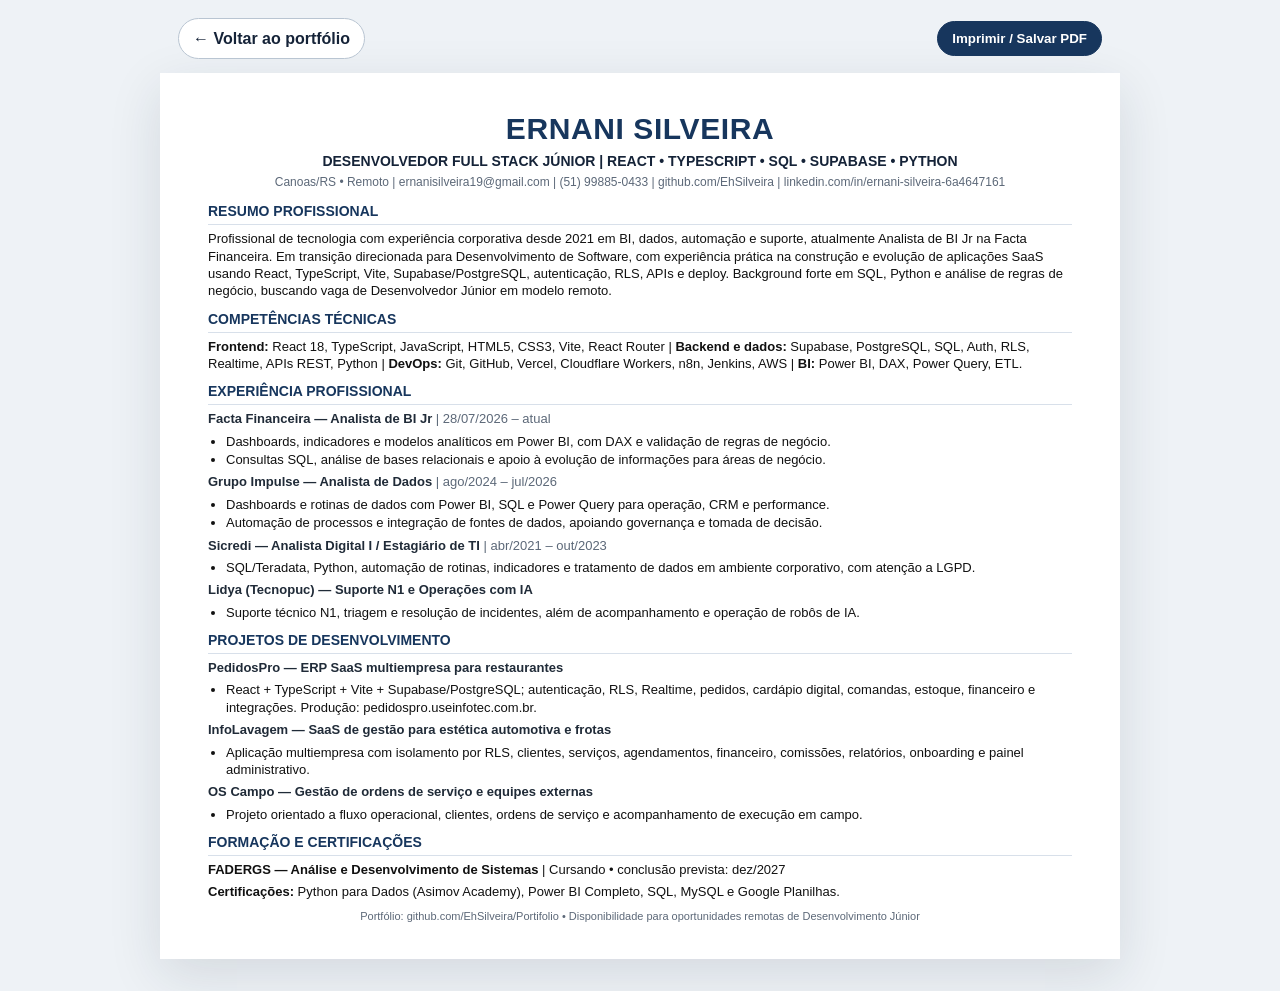
==== curriculo.html @ 5ded7cf3 "feat: adiciona currículo web" ====
<!doctype html>
<html lang="pt-BR">
<head>
  <meta charset="utf-8" />
  <meta name="viewport" content="width=device-width, initial-scale=1" />
  <meta name="description" content="Currículo de Ernani Silveira para oportunidades de Desenvolvedor Full Stack Júnior." />
  <title>Currículo | Ernani Silveira</title>
  <style>
    :root { --ink:#152338; --muted:#5c6878; --accent:#17365d; --line:#d8e0ea; }
    * { box-sizing:border-box; }
    body { margin:0; background:#eef2f6; font-family:Arial, Helvetica, sans-serif; color:#111; line-height:1.34; }
    .toolbar { max-width:960px; margin:18px auto 0; display:flex; justify-content:space-between; gap:12px; align-items:center; padding:0 18px; }
    .toolbar a, .toolbar button { border:1px solid #b9c5d2; background:white; color:var(--ink); border-radius:999px; padding:9px 14px; font-weight:700; cursor:pointer; text-decoration:none; }
    .toolbar button { background:#17365d; color:white; border-color:#17365d; }
    .page { width:min(960px, calc(100% - 28px)); margin:14px auto 32px; background:white; padding:36px 48px 30px; box-shadow:0 16px 50px rgba(24,39,56,.12); }
    h1 { color:var(--accent); font-size:30px; letter-spacing:.02em; margin:0 0 2px; text-align:center; }
    .headline { text-align:center; font-weight:800; color:var(--ink); font-size:14px; margin-bottom:4px; }
    .contact { text-align:center; color:var(--muted); font-size:12px; margin-bottom:12px; }
    h2 { color:var(--accent); font-size:14px; margin:10px 0 5px; padding-bottom:3px; border-bottom:1px solid var(--line); }
    p { margin:0 0 5px; font-size:13px; }
    .role { margin-top:5px; font-weight:800; color:#202b38; }
    .date { color:var(--muted); font-weight:400; }
    ul { margin:3px 0 5px 18px; padding:0; }
    li { margin:1px 0; font-size:13px; }
    .skills strong { color:#111; }
    .footer-note { text-align:center; color:var(--muted); font-size:11px; margin-top:8px; }
    @media print {
      @page { size:A4; margin:10mm 12mm; }
      body { background:white; }
      .toolbar { display:none; }
      .page { width:auto; margin:0; padding:0; box-shadow:none; }
      a { color:inherit; text-decoration:none; }
    }
    @media (max-width:650px) { .page { padding:26px 22px; } .toolbar { align-items:stretch; flex-direction:column; } }
  </style>
</head>
<body>
  <div class="toolbar">
    <a href="index.html">← Voltar ao portfólio</a>
    <button type="button" onclick="window.print()">Imprimir / Salvar PDF</button>
  </div>
  <main class="page">
    <h1>ERNANI SILVEIRA</h1>
    <div class="headline">DESENVOLVEDOR FULL STACK JÚNIOR | REACT • TYPESCRIPT • SQL • SUPABASE • PYTHON</div>
    <div class="contact">Canoas/RS • Remoto | ernanisilveira19@gmail.com | (51) 99885-0433 | github.com/EhSilveira | linkedin.com/in/ernani-silveira-6a4647161</div>

    <h2>RESUMO PROFISSIONAL</h2>
    <p>Profissional de tecnologia com experiência corporativa desde 2021 em BI, dados, automação e suporte, atualmente Analista de BI Jr na Facta Financeira. Em transição direcionada para Desenvolvimento de Software, com experiência prática na construção e evolução de aplicações SaaS usando React, TypeScript, Vite, Supabase/PostgreSQL, autenticação, RLS, APIs e deploy. Background forte em SQL, Python e análise de regras de negócio, buscando vaga de Desenvolvedor Júnior em modelo remoto.</p>

    <h2>COMPETÊNCIAS TÉCNICAS</h2>
    <p class="skills"><strong>Frontend:</strong> React 18, TypeScript, JavaScript, HTML5, CSS3, Vite, React Router | <strong>Backend e dados:</strong> Supabase, PostgreSQL, SQL, Auth, RLS, Realtime, APIs REST, Python | <strong>DevOps:</strong> Git, GitHub, Vercel, Cloudflare Workers, n8n, Jenkins, AWS | <strong>BI:</strong> Power BI, DAX, Power Query, ETL.</p>

    <h2>EXPERIÊNCIA PROFISSIONAL</h2>
    <p class="role">Facta Financeira — Analista de BI Jr <span class="date">| 28/07/2026 – atual</span></p>
    <ul><li>Dashboards, indicadores e modelos analíticos em Power BI, com DAX e validação de regras de negócio.</li><li>Consultas SQL, análise de bases relacionais e apoio à evolução de informações para áreas de negócio.</li></ul>
    <p class="role">Grupo Impulse — Analista de Dados <span class="date">| ago/2024 – jul/2026</span></p>
    <ul><li>Dashboards e rotinas de dados com Power BI, SQL e Power Query para operação, CRM e performance.</li><li>Automação de processos e integração de fontes de dados, apoiando governança e tomada de decisão.</li></ul>
    <p class="role">Sicredi — Analista Digital I / Estagiário de TI <span class="date">| abr/2021 – out/2023</span></p>
    <ul><li>SQL/Teradata, Python, automação de rotinas, indicadores e tratamento de dados em ambiente corporativo, com atenção a LGPD.</li></ul>
    <p class="role">Lidya (Tecnopuc) — Suporte N1 e Operações com IA</p>
    <ul><li>Suporte técnico N1, triagem e resolução de incidentes, além de acompanhamento e operação de robôs de IA.</li></ul>

    <h2>PROJETOS DE DESENVOLVIMENTO</h2>
    <p class="role">PedidosPro — ERP SaaS multiempresa para restaurantes</p>
    <ul><li>React + TypeScript + Vite + Supabase/PostgreSQL; autenticação, RLS, Realtime, pedidos, cardápio digital, comandas, estoque, financeiro e integrações. Produção: pedidospro.useinfotec.com.br.</li></ul>
    <p class="role">InfoLavagem — SaaS de gestão para estética automotiva e frotas</p>
    <ul><li>Aplicação multiempresa com isolamento por RLS, clientes, serviços, agendamentos, financeiro, comissões, relatórios, onboarding e painel administrativo.</li></ul>
    <p class="role">OS Campo — Gestão de ordens de serviço e equipes externas</p>
    <ul><li>Projeto orientado a fluxo operacional, clientes, ordens de serviço e acompanhamento de execução em campo.</li></ul>

    <h2>FORMAÇÃO E CERTIFICAÇÕES</h2>
    <p><strong>FADERGS — Análise e Desenvolvimento de Sistemas</strong> | Cursando • conclusão prevista: dez/2027</p>
    <p><strong>Certificações:</strong> Python para Dados (Asimov Academy), Power BI Completo, SQL, MySQL e Google Planilhas.</p>

    <p class="footer-note">Portfólio: github.com/EhSilveira/Portifolio • Disponibilidade para oportunidades remotas de Desenvolvimento Júnior</p>
  </main>
</body>
</html>
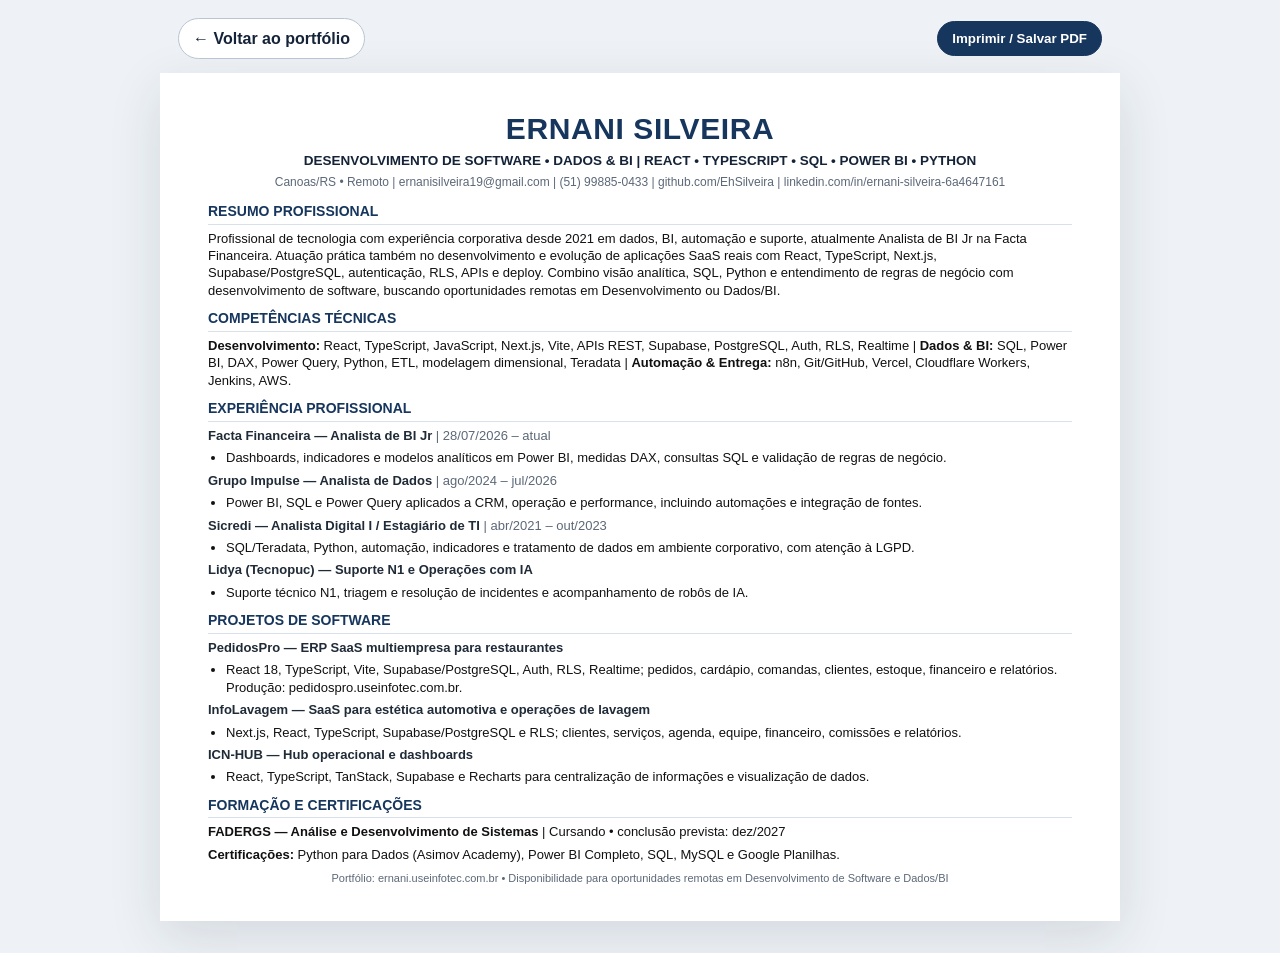
==== commit 5d95e53d: "feat: unifica currículo para desenvolvimento e dados" ====
--- a/curriculo.html
+++ b/curriculo.html
@@ -3,76 +3,47 @@
 <head>
   <meta charset="utf-8" />
   <meta name="viewport" content="width=device-width, initial-scale=1" />
-  <meta name="description" content="Currículo de Ernani Silveira para oportunidades de Desenvolvedor Full Stack Júnior." />
+  <meta name="description" content="Currículo de Ernani Silveira — Desenvolvimento de Software, Dados e Business Intelligence." />
   <title>Currículo | Ernani Silveira</title>
   <style>
-    :root { --ink:#152338; --muted:#5c6878; --accent:#17365d; --line:#d8e0ea; }
-    * { box-sizing:border-box; }
-    body { margin:0; background:#eef2f6; font-family:Arial, Helvetica, sans-serif; color:#111; line-height:1.34; }
-    .toolbar { max-width:960px; margin:18px auto 0; display:flex; justify-content:space-between; gap:12px; align-items:center; padding:0 18px; }
-    .toolbar a, .toolbar button { border:1px solid #b9c5d2; background:white; color:var(--ink); border-radius:999px; padding:9px 14px; font-weight:700; cursor:pointer; text-decoration:none; }
-    .toolbar button { background:#17365d; color:white; border-color:#17365d; }
-    .page { width:min(960px, calc(100% - 28px)); margin:14px auto 32px; background:white; padding:36px 48px 30px; box-shadow:0 16px 50px rgba(24,39,56,.12); }
-    h1 { color:var(--accent); font-size:30px; letter-spacing:.02em; margin:0 0 2px; text-align:center; }
-    .headline { text-align:center; font-weight:800; color:var(--ink); font-size:14px; margin-bottom:4px; }
-    .contact { text-align:center; color:var(--muted); font-size:12px; margin-bottom:12px; }
-    h2 { color:var(--accent); font-size:14px; margin:10px 0 5px; padding-bottom:3px; border-bottom:1px solid var(--line); }
-    p { margin:0 0 5px; font-size:13px; }
-    .role { margin-top:5px; font-weight:800; color:#202b38; }
-    .date { color:var(--muted); font-weight:400; }
-    ul { margin:3px 0 5px 18px; padding:0; }
-    li { margin:1px 0; font-size:13px; }
-    .skills strong { color:#111; }
-    .footer-note { text-align:center; color:var(--muted); font-size:11px; margin-top:8px; }
-    @media print {
-      @page { size:A4; margin:10mm 12mm; }
-      body { background:white; }
-      .toolbar { display:none; }
-      .page { width:auto; margin:0; padding:0; box-shadow:none; }
-      a { color:inherit; text-decoration:none; }
-    }
-    @media (max-width:650px) { .page { padding:26px 22px; } .toolbar { align-items:stretch; flex-direction:column; } }
+    :root{--ink:#152338;--muted:#5c6878;--accent:#17365d;--line:#d8e0ea}*{box-sizing:border-box}body{margin:0;background:#eef2f6;font-family:Arial,Helvetica,sans-serif;color:#111;line-height:1.34}.toolbar{max-width:960px;margin:18px auto 0;display:flex;justify-content:space-between;gap:12px;align-items:center;padding:0 18px}.toolbar a,.toolbar button{border:1px solid #b9c5d2;background:white;color:var(--ink);border-radius:999px;padding:9px 14px;font-weight:700;cursor:pointer;text-decoration:none}.toolbar button{background:#17365d;color:white;border-color:#17365d}.page{width:min(960px,calc(100% - 28px));margin:14px auto 32px;background:white;padding:36px 48px 30px;box-shadow:0 16px 50px rgba(24,39,56,.12)}h1{color:var(--accent);font-size:30px;letter-spacing:.02em;margin:0 0 2px;text-align:center}.headline{text-align:center;font-weight:800;color:var(--ink);font-size:13.5px;margin-bottom:4px}.contact{text-align:center;color:var(--muted);font-size:12px;margin-bottom:12px}h2{color:var(--accent);font-size:14px;margin:10px 0 5px;padding-bottom:3px;border-bottom:1px solid var(--line)}p{margin:0 0 5px;font-size:13px}.role{margin-top:5px;font-weight:800;color:#202b38}.date{color:var(--muted);font-weight:400}ul{margin:3px 0 5px 18px;padding:0}li{margin:1px 0;font-size:13px}.skills strong{color:#111}.footer-note{text-align:center;color:var(--muted);font-size:11px;margin-top:8px}@media print{@page{size:A4;margin:10mm 12mm}body{background:white}.toolbar{display:none}.page{width:auto;margin:0;padding:0;box-shadow:none}a{color:inherit;text-decoration:none}}@media(max-width:650px){.page{padding:26px 22px}.toolbar{align-items:stretch;flex-direction:column}}
   </style>
 </head>
 <body>
-  <div class="toolbar">
-    <a href="index.html">← Voltar ao portfólio</a>
-    <button type="button" onclick="window.print()">Imprimir / Salvar PDF</button>
-  </div>
-  <main class="page">
-    <h1>ERNANI SILVEIRA</h1>
-    <div class="headline">DESENVOLVEDOR FULL STACK JÚNIOR | REACT • TYPESCRIPT • SQL • SUPABASE • PYTHON</div>
-    <div class="contact">Canoas/RS • Remoto | ernanisilveira19@gmail.com | (51) 99885-0433 | github.com/EhSilveira | linkedin.com/in/ernani-silveira-6a4647161</div>
+<div class="toolbar"><a href="/">← Voltar ao portfólio</a><button type="button" onclick="window.print()">Imprimir / Salvar PDF</button></div>
+<main class="page">
+  <h1>ERNANI SILVEIRA</h1>
+  <div class="headline">DESENVOLVIMENTO DE SOFTWARE • DADOS & BI | REACT • TYPESCRIPT • SQL • POWER BI • PYTHON</div>
+  <div class="contact">Canoas/RS • Remoto | ernanisilveira19@gmail.com | (51) 99885-0433 | github.com/EhSilveira | linkedin.com/in/ernani-silveira-6a4647161</div>
 
-    <h2>RESUMO PROFISSIONAL</h2>
-    <p>Profissional de tecnologia com experiência corporativa desde 2021 em BI, dados, automação e suporte, atualmente Analista de BI Jr na Facta Financeira. Em transição direcionada para Desenvolvimento de Software, com experiência prática na construção e evolução de aplicações SaaS usando React, TypeScript, Vite, Supabase/PostgreSQL, autenticação, RLS, APIs e deploy. Background forte em SQL, Python e análise de regras de negócio, buscando vaga de Desenvolvedor Júnior em modelo remoto.</p>
+  <h2>RESUMO PROFISSIONAL</h2>
+  <p>Profissional de tecnologia com experiência corporativa desde 2021 em dados, BI, automação e suporte, atualmente Analista de BI Jr na Facta Financeira. Atuação prática também no desenvolvimento e evolução de aplicações SaaS reais com React, TypeScript, Next.js, Supabase/PostgreSQL, autenticação, RLS, APIs e deploy. Combino visão analítica, SQL, Python e entendimento de regras de negócio com desenvolvimento de software, buscando oportunidades remotas em Desenvolvimento ou Dados/BI.</p>
 
-    <h2>COMPETÊNCIAS TÉCNICAS</h2>
-    <p class="skills"><strong>Frontend:</strong> React 18, TypeScript, JavaScript, HTML5, CSS3, Vite, React Router | <strong>Backend e dados:</strong> Supabase, PostgreSQL, SQL, Auth, RLS, Realtime, APIs REST, Python | <strong>DevOps:</strong> Git, GitHub, Vercel, Cloudflare Workers, n8n, Jenkins, AWS | <strong>BI:</strong> Power BI, DAX, Power Query, ETL.</p>
+  <h2>COMPETÊNCIAS TÉCNICAS</h2>
+  <p class="skills"><strong>Desenvolvimento:</strong> React, TypeScript, JavaScript, Next.js, Vite, APIs REST, Supabase, PostgreSQL, Auth, RLS, Realtime | <strong>Dados & BI:</strong> SQL, Power BI, DAX, Power Query, Python, ETL, modelagem dimensional, Teradata | <strong>Automação & Entrega:</strong> n8n, Git/GitHub, Vercel, Cloudflare Workers, Jenkins, AWS.</p>
 
-    <h2>EXPERIÊNCIA PROFISSIONAL</h2>
-    <p class="role">Facta Financeira — Analista de BI Jr <span class="date">| 28/07/2026 – atual</span></p>
-    <ul><li>Dashboards, indicadores e modelos analíticos em Power BI, com DAX e validação de regras de negócio.</li><li>Consultas SQL, análise de bases relacionais e apoio à evolução de informações para áreas de negócio.</li></ul>
-    <p class="role">Grupo Impulse — Analista de Dados <span class="date">| ago/2024 – jul/2026</span></p>
-    <ul><li>Dashboards e rotinas de dados com Power BI, SQL e Power Query para operação, CRM e performance.</li><li>Automação de processos e integração de fontes de dados, apoiando governança e tomada de decisão.</li></ul>
-    <p class="role">Sicredi — Analista Digital I / Estagiário de TI <span class="date">| abr/2021 – out/2023</span></p>
-    <ul><li>SQL/Teradata, Python, automação de rotinas, indicadores e tratamento de dados em ambiente corporativo, com atenção a LGPD.</li></ul>
-    <p class="role">Lidya (Tecnopuc) — Suporte N1 e Operações com IA</p>
-    <ul><li>Suporte técnico N1, triagem e resolução de incidentes, além de acompanhamento e operação de robôs de IA.</li></ul>
+  <h2>EXPERIÊNCIA PROFISSIONAL</h2>
+  <p class="role">Facta Financeira — Analista de BI Jr <span class="date">| 28/07/2026 – atual</span></p>
+  <ul><li>Dashboards, indicadores e modelos analíticos em Power BI, medidas DAX, consultas SQL e validação de regras de negócio.</li></ul>
+  <p class="role">Grupo Impulse — Analista de Dados <span class="date">| ago/2024 – jul/2026</span></p>
+  <ul><li>Power BI, SQL e Power Query aplicados a CRM, operação e performance, incluindo automações e integração de fontes.</li></ul>
+  <p class="role">Sicredi — Analista Digital I / Estagiário de TI <span class="date">| abr/2021 – out/2023</span></p>
+  <ul><li>SQL/Teradata, Python, automação, indicadores e tratamento de dados em ambiente corporativo, com atenção à LGPD.</li></ul>
+  <p class="role">Lidya (Tecnopuc) — Suporte N1 e Operações com IA</p>
+  <ul><li>Suporte técnico N1, triagem e resolução de incidentes e acompanhamento de robôs de IA.</li></ul>
 
-    <h2>PROJETOS DE DESENVOLVIMENTO</h2>
-    <p class="role">PedidosPro — ERP SaaS multiempresa para restaurantes</p>
-    <ul><li>React + TypeScript + Vite + Supabase/PostgreSQL; autenticação, RLS, Realtime, pedidos, cardápio digital, comandas, estoque, financeiro e integrações. Produção: pedidospro.useinfotec.com.br.</li></ul>
-    <p class="role">InfoLavagem — SaaS de gestão para estética automotiva e frotas</p>
-    <ul><li>Aplicação multiempresa com isolamento por RLS, clientes, serviços, agendamentos, financeiro, comissões, relatórios, onboarding e painel administrativo.</li></ul>
-    <p class="role">OS Campo — Gestão de ordens de serviço e equipes externas</p>
-    <ul><li>Projeto orientado a fluxo operacional, clientes, ordens de serviço e acompanhamento de execução em campo.</li></ul>
+  <h2>PROJETOS DE SOFTWARE</h2>
+  <p class="role">PedidosPro — ERP SaaS multiempresa para restaurantes</p>
+  <ul><li>React 18, TypeScript, Vite, Supabase/PostgreSQL, Auth, RLS, Realtime; pedidos, cardápio, comandas, clientes, estoque, financeiro e relatórios. Produção: pedidospro.useinfotec.com.br.</li></ul>
+  <p class="role">InfoLavagem — SaaS para estética automotiva e operações de lavagem</p>
+  <ul><li>Next.js, React, TypeScript, Supabase/PostgreSQL e RLS; clientes, serviços, agenda, equipe, financeiro, comissões e relatórios.</li></ul>
+  <p class="role">ICN-HUB — Hub operacional e dashboards</p>
+  <ul><li>React, TypeScript, TanStack, Supabase e Recharts para centralização de informações e visualização de dados.</li></ul>
 
-    <h2>FORMAÇÃO E CERTIFICAÇÕES</h2>
-    <p><strong>FADERGS — Análise e Desenvolvimento de Sistemas</strong> | Cursando • conclusão prevista: dez/2027</p>
-    <p><strong>Certificações:</strong> Python para Dados (Asimov Academy), Power BI Completo, SQL, MySQL e Google Planilhas.</p>
-
-    <p class="footer-note">Portfólio: github.com/EhSilveira/Portifolio • Disponibilidade para oportunidades remotas de Desenvolvimento Júnior</p>
-  </main>
+  <h2>FORMAÇÃO E CERTIFICAÇÕES</h2>
+  <p><strong>FADERGS — Análise e Desenvolvimento de Sistemas</strong> | Cursando • conclusão prevista: dez/2027</p>
+  <p><strong>Certificações:</strong> Python para Dados (Asimov Academy), Power BI Completo, SQL, MySQL e Google Planilhas.</p>
+  <p class="footer-note">Portfólio: ernani.useinfotec.com.br • Disponibilidade para oportunidades remotas em Desenvolvimento de Software e Dados/BI</p>
+</main>
 </body>
 </html>
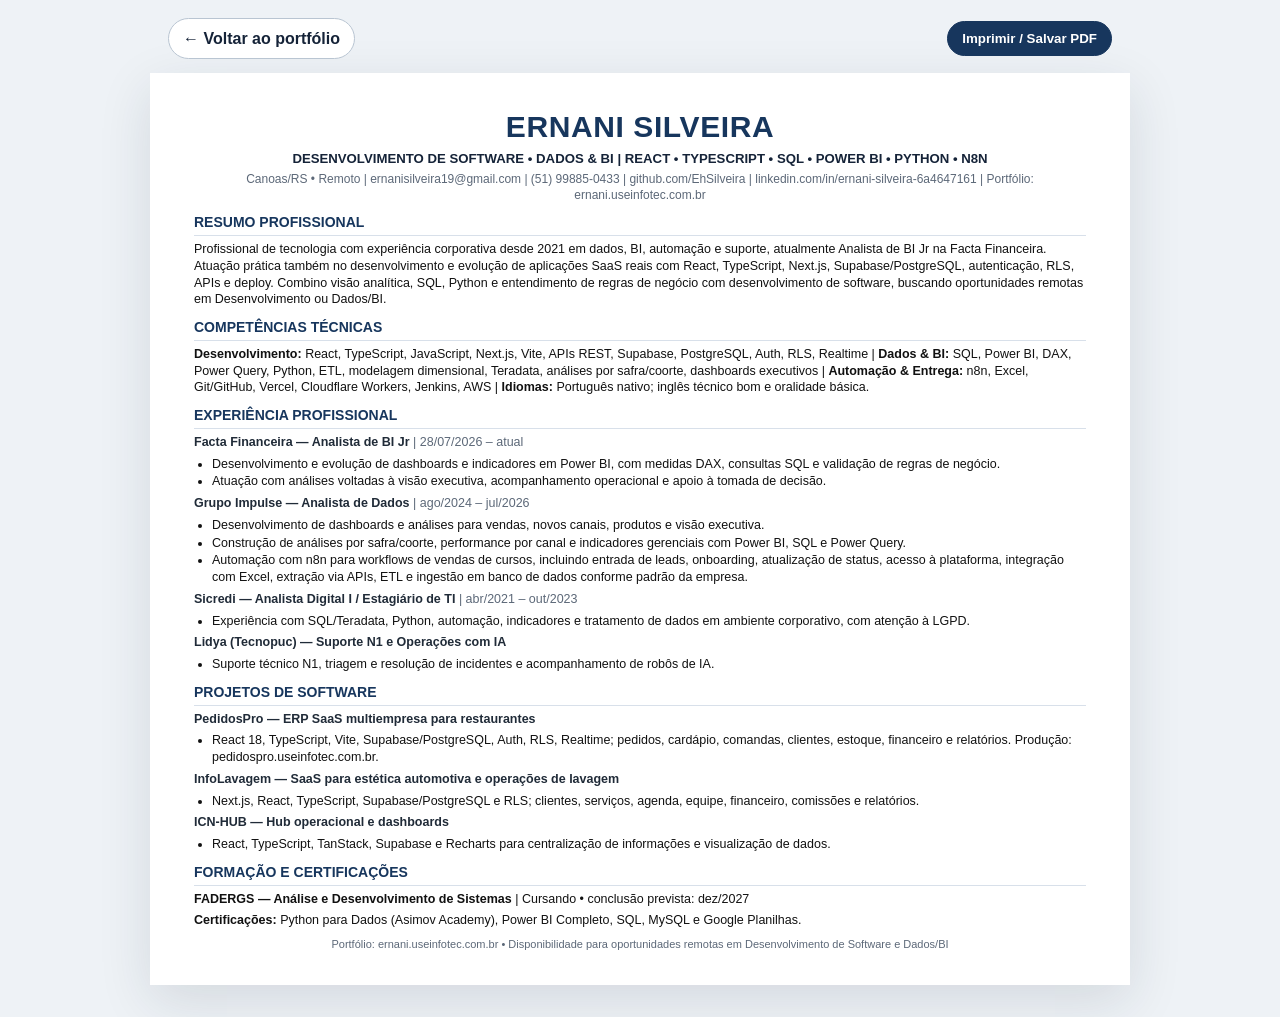
==== commit 6a34d154: "feat: atualiza currículo online com BI n8n inglês e portfólio" ====
--- a/curriculo.html
+++ b/curriculo.html
@@ -1,49 +1,16 @@
-<!doctype html>
-<html lang="pt-BR">
-<head>
-  <meta charset="utf-8" />
-  <meta name="viewport" content="width=device-width, initial-scale=1" />
-  <meta name="description" content="Currículo de Ernani Silveira — Desenvolvimento de Software, Dados e Business Intelligence." />
-  <title>Currículo | Ernani Silveira</title>
-  <style>
-    :root{--ink:#152338;--muted:#5c6878;--accent:#17365d;--line:#d8e0ea}*{box-sizing:border-box}body{margin:0;background:#eef2f6;font-family:Arial,Helvetica,sans-serif;color:#111;line-height:1.34}.toolbar{max-width:960px;margin:18px auto 0;display:flex;justify-content:space-between;gap:12px;align-items:center;padding:0 18px}.toolbar a,.toolbar button{border:1px solid #b9c5d2;background:white;color:var(--ink);border-radius:999px;padding:9px 14px;font-weight:700;cursor:pointer;text-decoration:none}.toolbar button{background:#17365d;color:white;border-color:#17365d}.page{width:min(960px,calc(100% - 28px));margin:14px auto 32px;background:white;padding:36px 48px 30px;box-shadow:0 16px 50px rgba(24,39,56,.12)}h1{color:var(--accent);font-size:30px;letter-spacing:.02em;margin:0 0 2px;text-align:center}.headline{text-align:center;font-weight:800;color:var(--ink);font-size:13.5px;margin-bottom:4px}.contact{text-align:center;color:var(--muted);font-size:12px;margin-bottom:12px}h2{color:var(--accent);font-size:14px;margin:10px 0 5px;padding-bottom:3px;border-bottom:1px solid var(--line)}p{margin:0 0 5px;font-size:13px}.role{margin-top:5px;font-weight:800;color:#202b38}.date{color:var(--muted);font-weight:400}ul{margin:3px 0 5px 18px;padding:0}li{margin:1px 0;font-size:13px}.skills strong{color:#111}.footer-note{text-align:center;color:var(--muted);font-size:11px;margin-top:8px}@media print{@page{size:A4;margin:10mm 12mm}body{background:white}.toolbar{display:none}.page{width:auto;margin:0;padding:0;box-shadow:none}a{color:inherit;text-decoration:none}}@media(max-width:650px){.page{padding:26px 22px}.toolbar{align-items:stretch;flex-direction:column}}
-  </style>
-</head>
-<body>
-<div class="toolbar"><a href="/">← Voltar ao portfólio</a><button type="button" onclick="window.print()">Imprimir / Salvar PDF</button></div>
-<main class="page">
-  <h1>ERNANI SILVEIRA</h1>
-  <div class="headline">DESENVOLVIMENTO DE SOFTWARE • DADOS & BI | REACT • TYPESCRIPT • SQL • POWER BI • PYTHON</div>
-  <div class="contact">Canoas/RS • Remoto | ernanisilveira19@gmail.com | (51) 99885-0433 | github.com/EhSilveira | linkedin.com/in/ernani-silveira-6a4647161</div>
-
-  <h2>RESUMO PROFISSIONAL</h2>
-  <p>Profissional de tecnologia com experiência corporativa desde 2021 em dados, BI, automação e suporte, atualmente Analista de BI Jr na Facta Financeira. Atuação prática também no desenvolvimento e evolução de aplicações SaaS reais com React, TypeScript, Next.js, Supabase/PostgreSQL, autenticação, RLS, APIs e deploy. Combino visão analítica, SQL, Python e entendimento de regras de negócio com desenvolvimento de software, buscando oportunidades remotas em Desenvolvimento ou Dados/BI.</p>
-
-  <h2>COMPETÊNCIAS TÉCNICAS</h2>
-  <p class="skills"><strong>Desenvolvimento:</strong> React, TypeScript, JavaScript, Next.js, Vite, APIs REST, Supabase, PostgreSQL, Auth, RLS, Realtime | <strong>Dados & BI:</strong> SQL, Power BI, DAX, Power Query, Python, ETL, modelagem dimensional, Teradata | <strong>Automação & Entrega:</strong> n8n, Git/GitHub, Vercel, Cloudflare Workers, Jenkins, AWS.</p>
-
-  <h2>EXPERIÊNCIA PROFISSIONAL</h2>
-  <p class="role">Facta Financeira — Analista de BI Jr <span class="date">| 28/07/2026 – atual</span></p>
-  <ul><li>Dashboards, indicadores e modelos analíticos em Power BI, medidas DAX, consultas SQL e validação de regras de negócio.</li></ul>
-  <p class="role">Grupo Impulse — Analista de Dados <span class="date">| ago/2024 – jul/2026</span></p>
-  <ul><li>Power BI, SQL e Power Query aplicados a CRM, operação e performance, incluindo automações e integração de fontes.</li></ul>
-  <p class="role">Sicredi — Analista Digital I / Estagiário de TI <span class="date">| abr/2021 – out/2023</span></p>
-  <ul><li>SQL/Teradata, Python, automação, indicadores e tratamento de dados em ambiente corporativo, com atenção à LGPD.</li></ul>
-  <p class="role">Lidya (Tecnopuc) — Suporte N1 e Operações com IA</p>
-  <ul><li>Suporte técnico N1, triagem e resolução de incidentes e acompanhamento de robôs de IA.</li></ul>
-
-  <h2>PROJETOS DE SOFTWARE</h2>
-  <p class="role">PedidosPro — ERP SaaS multiempresa para restaurantes</p>
-  <ul><li>React 18, TypeScript, Vite, Supabase/PostgreSQL, Auth, RLS, Realtime; pedidos, cardápio, comandas, clientes, estoque, financeiro e relatórios. Produção: pedidospro.useinfotec.com.br.</li></ul>
-  <p class="role">InfoLavagem — SaaS para estética automotiva e operações de lavagem</p>
-  <ul><li>Next.js, React, TypeScript, Supabase/PostgreSQL e RLS; clientes, serviços, agenda, equipe, financeiro, comissões e relatórios.</li></ul>
-  <p class="role">ICN-HUB — Hub operacional e dashboards</p>
-  <ul><li>React, TypeScript, TanStack, Supabase e Recharts para centralização de informações e visualização de dados.</li></ul>
-
-  <h2>FORMAÇÃO E CERTIFICAÇÕES</h2>
-  <p><strong>FADERGS — Análise e Desenvolvimento de Sistemas</strong> | Cursando • conclusão prevista: dez/2027</p>
-  <p><strong>Certificações:</strong> Python para Dados (Asimov Academy), Power BI Completo, SQL, MySQL e Google Planilhas.</p>
-  <p class="footer-note">Portfólio: ernani.useinfotec.com.br • Disponibilidade para oportunidades remotas em Desenvolvimento de Software e Dados/BI</p>
-</main>
-</body>
-</html>
+<!doctype html><html lang="pt-BR"><head><meta charset="utf-8"/><meta name="viewport" content="width=device-width, initial-scale=1"/><meta name="description" content="Currículo de Ernani Silveira — Desenvolvimento de Software, Dados, BI e Automação."/><title>Currículo | Ernani Silveira</title><style>
+:root{--ink:#152338;--muted:#5c6878;--accent:#17365d;--line:#d8e0ea}*{box-sizing:border-box}body{margin:0;background:#eef2f6;font-family:Arial,Helvetica,sans-serif;color:#111;line-height:1.34}.toolbar{max-width:980px;margin:18px auto 0;display:flex;justify-content:space-between;gap:12px;align-items:center;padding:0 18px}.toolbar a,.toolbar button{border:1px solid #b9c5d2;background:white;color:var(--ink);border-radius:999px;padding:9px 14px;font-weight:700;cursor:pointer;text-decoration:none}.toolbar button{background:#17365d;color:white;border-color:#17365d}.page{width:min(980px,calc(100% - 28px));margin:14px auto 32px;background:white;padding:34px 44px 28px;box-shadow:0 16px 50px rgba(24,39,56,.12)}h1{color:var(--accent);font-size:30px;letter-spacing:.02em;margin:0 0 2px;text-align:center}.headline{text-align:center;font-weight:800;color:var(--ink);font-size:13.2px;margin-bottom:4px}.contact{text-align:center;color:var(--muted);font-size:12px;margin-bottom:10px}h2{color:var(--accent);font-size:14px;margin:10px 0 5px;padding-bottom:3px;border-bottom:1px solid var(--line)}p{margin:0 0 5px;font-size:12.5px}.role{margin-top:5px;font-weight:800;color:#202b38}.date{color:var(--muted);font-weight:400}ul{margin:3px 0 5px 18px;padding:0}li{margin:1px 0;font-size:12.5px}.skills strong{color:#111}.footer-note{text-align:center;color:var(--muted);font-size:11px;margin-top:8px}@media print{@page{size:A4;margin:10mm 12mm}body{background:white}.toolbar{display:none}.page{width:auto;margin:0;padding:0;box-shadow:none}a{color:inherit;text-decoration:none}}@media(max-width:650px){.page{padding:24px 20px}.toolbar{align-items:stretch;flex-direction:column}}</style></head><body>
+<div class="toolbar"><a href="index.html">← Voltar ao portfólio</a><button type="button" onclick="window.print()">Imprimir / Salvar PDF</button></div>
+<main class="page"><h1>ERNANI SILVEIRA</h1><div class="headline">DESENVOLVIMENTO DE SOFTWARE • DADOS & BI | REACT • TYPESCRIPT • SQL • POWER BI • PYTHON • N8N</div><div class="contact">Canoas/RS • Remoto | ernanisilveira19@gmail.com | (51) 99885-0433 | github.com/EhSilveira | linkedin.com/in/ernani-silveira-6a4647161 | Portfólio: ernani.useinfotec.com.br</div>
+<h2>RESUMO PROFISSIONAL</h2><p>Profissional de tecnologia com experiência corporativa desde 2021 em dados, BI, automação e suporte, atualmente Analista de BI Jr na Facta Financeira. Atuação prática também no desenvolvimento e evolução de aplicações SaaS reais com React, TypeScript, Next.js, Supabase/PostgreSQL, autenticação, RLS, APIs e deploy. Combino visão analítica, SQL, Python e entendimento de regras de negócio com desenvolvimento de software, buscando oportunidades remotas em Desenvolvimento ou Dados/BI.</p>
+<h2>COMPETÊNCIAS TÉCNICAS</h2><p class="skills"><strong>Desenvolvimento:</strong> React, TypeScript, JavaScript, Next.js, Vite, APIs REST, Supabase, PostgreSQL, Auth, RLS, Realtime | <strong>Dados & BI:</strong> SQL, Power BI, DAX, Power Query, Python, ETL, modelagem dimensional, Teradata, análises por safra/coorte, dashboards executivos | <strong>Automação & Entrega:</strong> n8n, Excel, Git/GitHub, Vercel, Cloudflare Workers, Jenkins, AWS | <strong>Idiomas:</strong> Português nativo; inglês técnico bom e oralidade básica.</p>
+<h2>EXPERIÊNCIA PROFISSIONAL</h2>
+<p class="role">Facta Financeira — Analista de BI Jr <span class="date">| 28/07/2026 – atual</span></p><ul><li>Desenvolvimento e evolução de dashboards e indicadores em Power BI, com medidas DAX, consultas SQL e validação de regras de negócio.</li><li>Atuação com análises voltadas à visão executiva, acompanhamento operacional e apoio à tomada de decisão.</li></ul>
+<p class="role">Grupo Impulse — Analista de Dados <span class="date">| ago/2024 – jul/2026</span></p><ul><li>Desenvolvimento de dashboards e análises para vendas, novos canais, produtos e visão executiva.</li><li>Construção de análises por safra/coorte, performance por canal e indicadores gerenciais com Power BI, SQL e Power Query.</li><li>Automação com n8n para workflows de vendas de cursos, incluindo entrada de leads, onboarding, atualização de status, acesso à plataforma, integração com Excel, extração via APIs, ETL e ingestão em banco de dados conforme padrão da empresa.</li></ul>
+<p class="role">Sicredi — Analista Digital I / Estagiário de TI <span class="date">| abr/2021 – out/2023</span></p><ul><li>Experiência com SQL/Teradata, Python, automação, indicadores e tratamento de dados em ambiente corporativo, com atenção à LGPD.</li></ul>
+<p class="role">Lidya (Tecnopuc) — Suporte N1 e Operações com IA</p><ul><li>Suporte técnico N1, triagem e resolução de incidentes e acompanhamento de robôs de IA.</li></ul>
+<h2>PROJETOS DE SOFTWARE</h2>
+<p class="role">PedidosPro — ERP SaaS multiempresa para restaurantes</p><ul><li>React 18, TypeScript, Vite, Supabase/PostgreSQL, Auth, RLS, Realtime; pedidos, cardápio, comandas, clientes, estoque, financeiro e relatórios. Produção: pedidospro.useinfotec.com.br.</li></ul>
+<p class="role">InfoLavagem — SaaS para estética automotiva e operações de lavagem</p><ul><li>Next.js, React, TypeScript, Supabase/PostgreSQL e RLS; clientes, serviços, agenda, equipe, financeiro, comissões e relatórios.</li></ul>
+<p class="role">ICN-HUB — Hub operacional e dashboards</p><ul><li>React, TypeScript, TanStack, Supabase e Recharts para centralização de informações e visualização de dados.</li></ul>
+<h2>FORMAÇÃO E CERTIFICAÇÕES</h2><p><strong>FADERGS — Análise e Desenvolvimento de Sistemas</strong> | Cursando • conclusão prevista: dez/2027</p><p><strong>Certificações:</strong> Python para Dados (Asimov Academy), Power BI Completo, SQL, MySQL e Google Planilhas.</p><p class="footer-note">Portfólio: ernani.useinfotec.com.br • Disponibilidade para oportunidades remotas em Desenvolvimento de Software e Dados/BI</p></main></body></html>
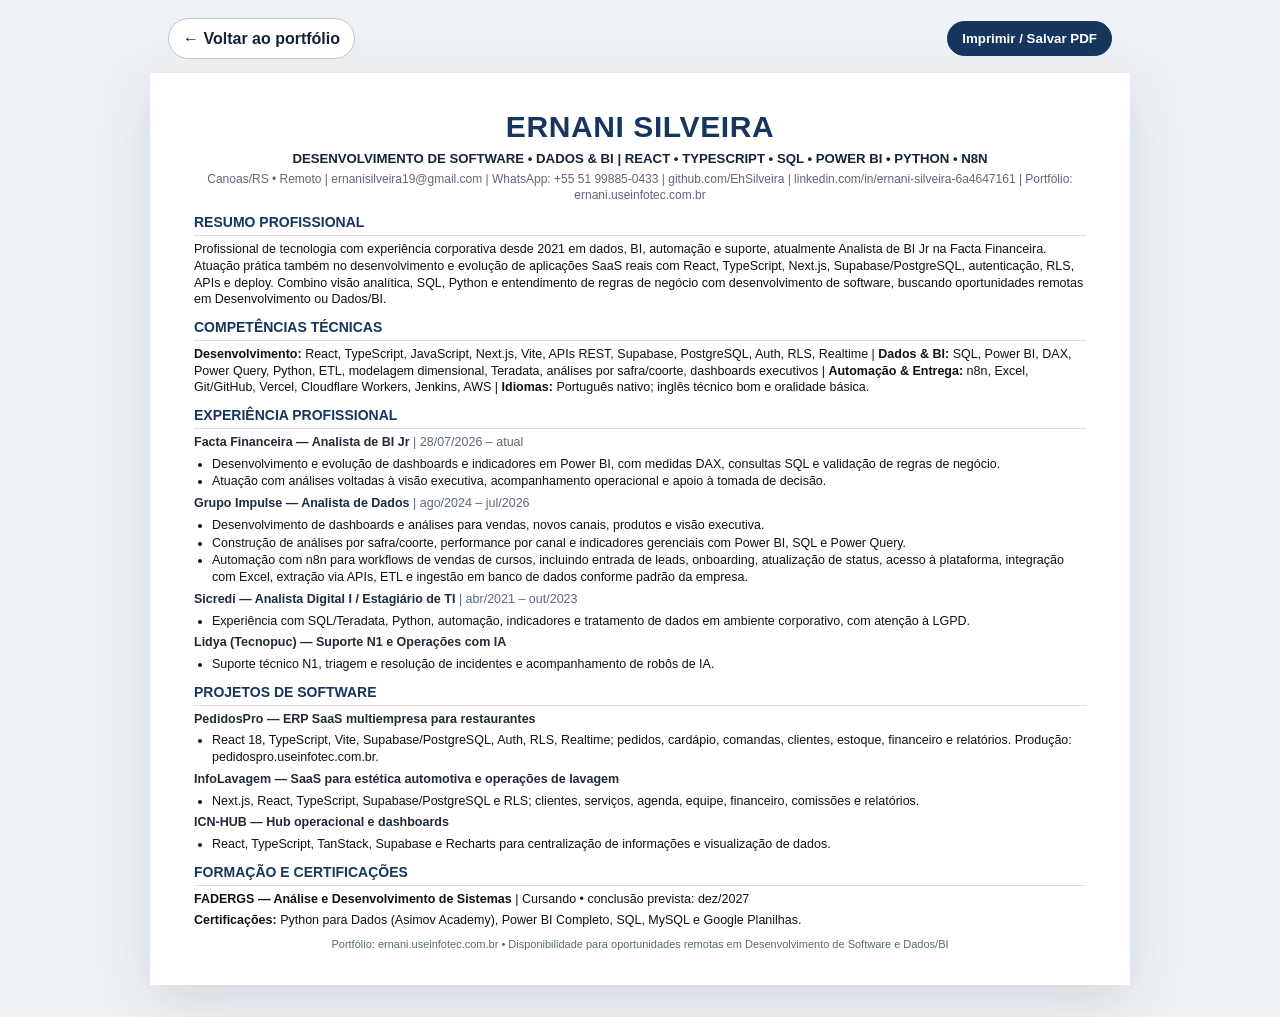
==== commit a6c331d4: "feat: identifica WhatsApp no currículo online" ====
--- a/curriculo.html
+++ b/curriculo.html
@@ -1,7 +1,7 @@
 <!doctype html><html lang="pt-BR"><head><meta charset="utf-8"/><meta name="viewport" content="width=device-width, initial-scale=1"/><meta name="description" content="Currículo de Ernani Silveira — Desenvolvimento de Software, Dados, BI e Automação."/><title>Currículo | Ernani Silveira</title><style>
 :root{--ink:#152338;--muted:#5c6878;--accent:#17365d;--line:#d8e0ea}*{box-sizing:border-box}body{margin:0;background:#eef2f6;font-family:Arial,Helvetica,sans-serif;color:#111;line-height:1.34}.toolbar{max-width:980px;margin:18px auto 0;display:flex;justify-content:space-between;gap:12px;align-items:center;padding:0 18px}.toolbar a,.toolbar button{border:1px solid #b9c5d2;background:white;color:var(--ink);border-radius:999px;padding:9px 14px;font-weight:700;cursor:pointer;text-decoration:none}.toolbar button{background:#17365d;color:white;border-color:#17365d}.page{width:min(980px,calc(100% - 28px));margin:14px auto 32px;background:white;padding:34px 44px 28px;box-shadow:0 16px 50px rgba(24,39,56,.12)}h1{color:var(--accent);font-size:30px;letter-spacing:.02em;margin:0 0 2px;text-align:center}.headline{text-align:center;font-weight:800;color:var(--ink);font-size:13.2px;margin-bottom:4px}.contact{text-align:center;color:var(--muted);font-size:12px;margin-bottom:10px}h2{color:var(--accent);font-size:14px;margin:10px 0 5px;padding-bottom:3px;border-bottom:1px solid var(--line)}p{margin:0 0 5px;font-size:12.5px}.role{margin-top:5px;font-weight:800;color:#202b38}.date{color:var(--muted);font-weight:400}ul{margin:3px 0 5px 18px;padding:0}li{margin:1px 0;font-size:12.5px}.skills strong{color:#111}.footer-note{text-align:center;color:var(--muted);font-size:11px;margin-top:8px}@media print{@page{size:A4;margin:10mm 12mm}body{background:white}.toolbar{display:none}.page{width:auto;margin:0;padding:0;box-shadow:none}a{color:inherit;text-decoration:none}}@media(max-width:650px){.page{padding:24px 20px}.toolbar{align-items:stretch;flex-direction:column}}</style></head><body>
 <div class="toolbar"><a href="index.html">← Voltar ao portfólio</a><button type="button" onclick="window.print()">Imprimir / Salvar PDF</button></div>
-<main class="page"><h1>ERNANI SILVEIRA</h1><div class="headline">DESENVOLVIMENTO DE SOFTWARE • DADOS & BI | REACT • TYPESCRIPT • SQL • POWER BI • PYTHON • N8N</div><div class="contact">Canoas/RS • Remoto | ernanisilveira19@gmail.com | (51) 99885-0433 | github.com/EhSilveira | linkedin.com/in/ernani-silveira-6a4647161 | Portfólio: ernani.useinfotec.com.br</div>
+<main class="page"><h1>ERNANI SILVEIRA</h1><div class="headline">DESENVOLVIMENTO DE SOFTWARE • DADOS & BI | REACT • TYPESCRIPT • SQL • POWER BI • PYTHON • N8N</div><div class="contact">Canoas/RS • Remoto | ernanisilveira19@gmail.com | WhatsApp: +55 51 99885-0433 | github.com/EhSilveira | linkedin.com/in/ernani-silveira-6a4647161 | Portfólio: ernani.useinfotec.com.br</div>
 <h2>RESUMO PROFISSIONAL</h2><p>Profissional de tecnologia com experiência corporativa desde 2021 em dados, BI, automação e suporte, atualmente Analista de BI Jr na Facta Financeira. Atuação prática também no desenvolvimento e evolução de aplicações SaaS reais com React, TypeScript, Next.js, Supabase/PostgreSQL, autenticação, RLS, APIs e deploy. Combino visão analítica, SQL, Python e entendimento de regras de negócio com desenvolvimento de software, buscando oportunidades remotas em Desenvolvimento ou Dados/BI.</p>
 <h2>COMPETÊNCIAS TÉCNICAS</h2><p class="skills"><strong>Desenvolvimento:</strong> React, TypeScript, JavaScript, Next.js, Vite, APIs REST, Supabase, PostgreSQL, Auth, RLS, Realtime | <strong>Dados & BI:</strong> SQL, Power BI, DAX, Power Query, Python, ETL, modelagem dimensional, Teradata, análises por safra/coorte, dashboards executivos | <strong>Automação & Entrega:</strong> n8n, Excel, Git/GitHub, Vercel, Cloudflare Workers, Jenkins, AWS | <strong>Idiomas:</strong> Português nativo; inglês técnico bom e oralidade básica.</p>
 <h2>EXPERIÊNCIA PROFISSIONAL</h2>
